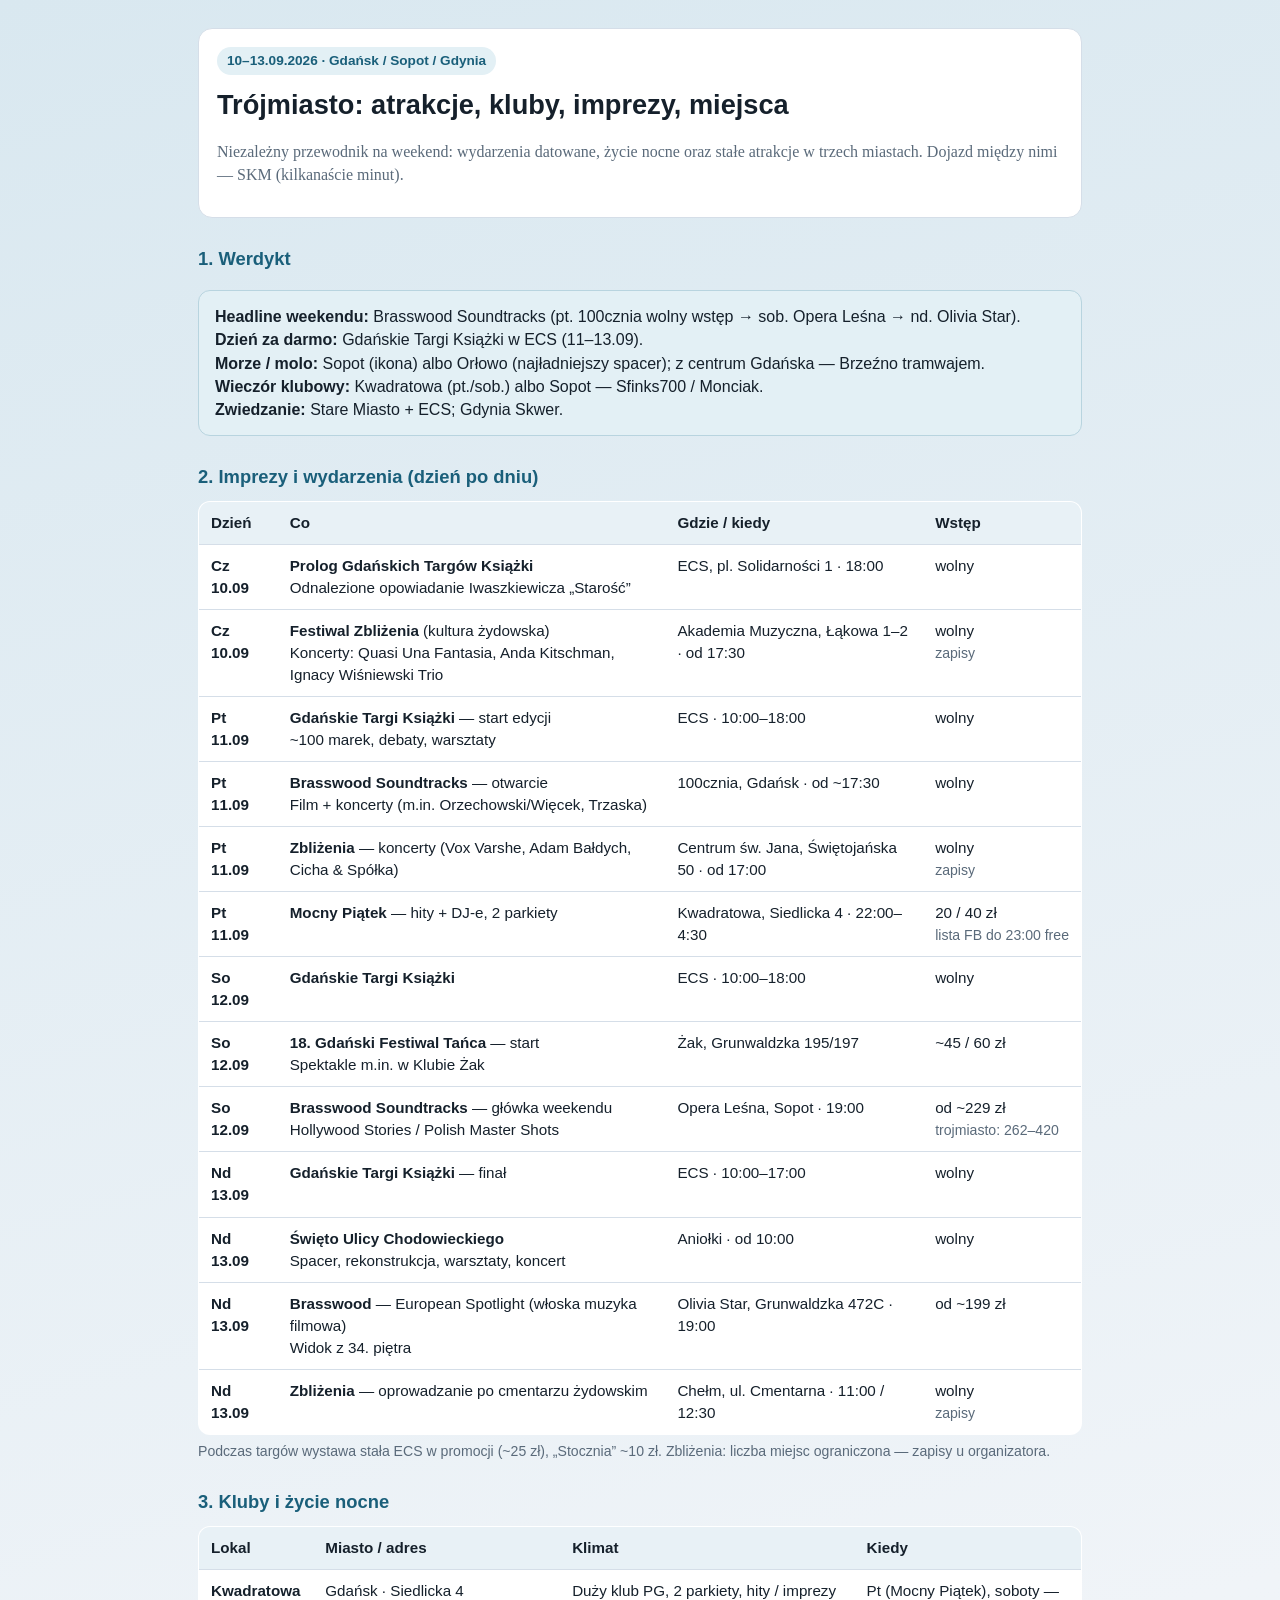
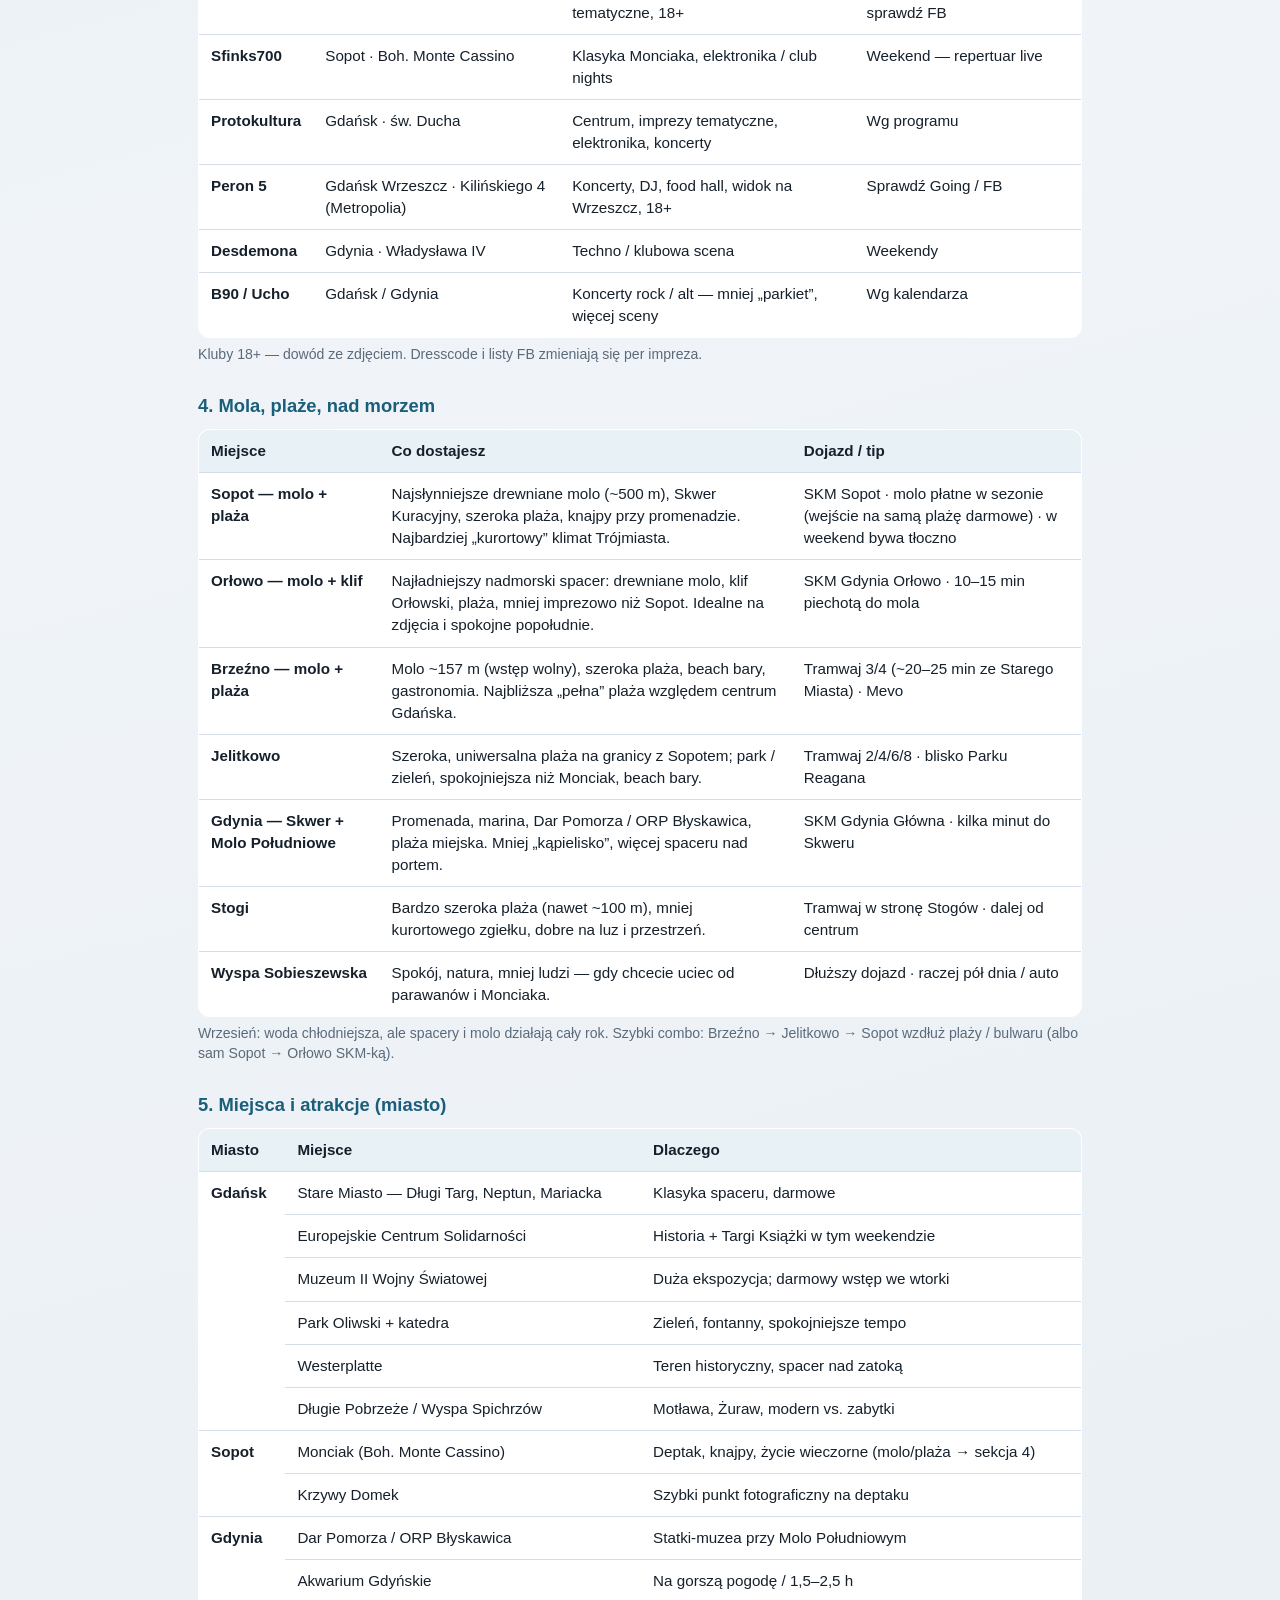
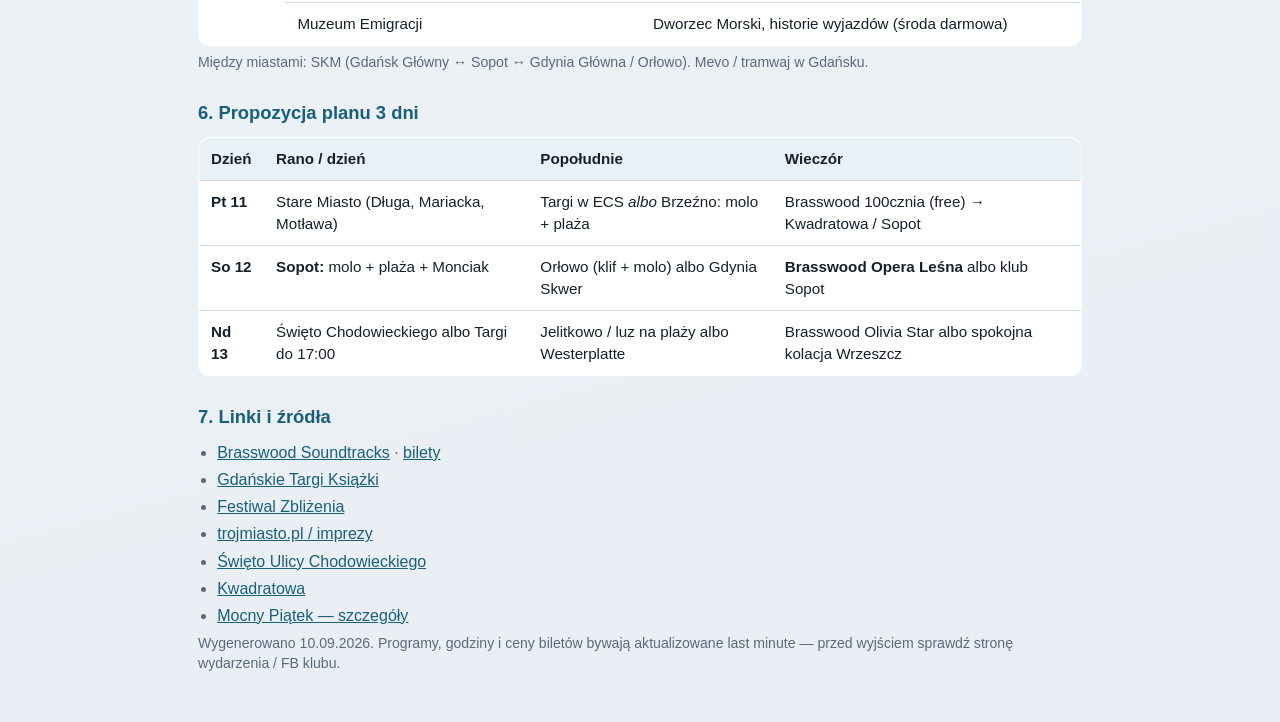
==== gdansk-atrakcje-10-13.html @ c4b0f966 "gdansk" ====
<!DOCTYPE html>
<html lang="pl">
<head>
  <meta charset="UTF-8" />
  <meta name="viewport" content="width=device-width, initial-scale=1" />
  <title>Trójmiasto — atrakcje, kluby, imprezy · 10–13.09.2026</title>
  <style>
    :root {
      --bg: #f0f4f8;
      --card: #ffffff;
      --ink: #15202b;
      --muted: #5a6a7a;
      --line: #d5dee8;
      --accent: #1a5f7a;
      --soft: #e3f0f5;
    }
    * { box-sizing: border-box; }
    body {
      margin: 0;
      font-family: Georgia, "Times New Roman", serif;
      background: linear-gradient(165deg, #d9e8f0 0%, var(--bg) 45%, #e8eef3 100%);
      color: var(--ink);
      line-height: 1.45;
    }
    main {
      max-width: 920px;
      margin: 0 auto;
      padding: 28px 18px 48px;
    }
    h1, h2 { margin: 0 0 10px; font-family: "Segoe UI", Tahoma, sans-serif; }
    h1 { font-size: 1.7rem; }
    h2 {
      font-size: 1.15rem;
      margin-top: 28px;
      color: var(--accent);
    }
    p, li { color: var(--muted); }
    .hero {
      background: var(--card);
      border: 1px solid var(--line);
      border-radius: 14px;
      padding: 18px 18px 14px;
      margin-bottom: 8px;
    }
    .badge {
      display: inline-block;
      background: var(--soft);
      color: var(--accent);
      font-family: "Segoe UI", Tahoma, sans-serif;
      font-size: 0.85rem;
      font-weight: 600;
      padding: 4px 10px;
      border-radius: 999px;
      margin-bottom: 10px;
    }
    table {
      width: 100%;
      border-collapse: collapse;
      background: var(--card);
      border: 1px solid var(--line);
      border-radius: 12px;
      overflow: hidden;
      margin: 10px 0 6px;
      font-size: 0.95rem;
      font-family: "Segoe UI", Tahoma, sans-serif;
    }
    th, td {
      padding: 10px 12px;
      border-bottom: 1px solid var(--line);
      text-align: left;
      vertical-align: top;
    }
    th {
      background: #e8f1f6;
      font-weight: 650;
    }
    tr:last-child td { border-bottom: none; }
    .num { white-space: nowrap; font-variant-numeric: tabular-nums; }
    .note {
      font-size: 0.88rem;
      color: var(--muted);
      margin: 6px 0 0;
      font-family: "Segoe UI", Tahoma, sans-serif;
    }
    a { color: var(--accent); }
    .verdict {
      background: var(--soft);
      border: 1px solid #b8d4df;
      border-radius: 12px;
      padding: 14px 16px;
      margin-top: 18px;
      font-family: "Segoe UI", Tahoma, sans-serif;
    }
    ul.compact {
      margin: 8px 0 0;
      padding-left: 1.2rem;
      font-family: "Segoe UI", Tahoma, sans-serif;
    }
    ul.compact li { margin-bottom: 4px; }
  </style>
</head>
<body>
  <main>
    <section class="hero">
      <div class="badge">10–13.09.2026 · Gdańsk / Sopot / Gdynia</div>
      <h1>Trójmiasto: atrakcje, kluby, imprezy, miejsca</h1>
      <p>
        Niezależny przewodnik na weekend: wydarzenia datowane, życie nocne oraz stałe
        atrakcje w trzech miastach. Dojazd między nimi — SKM (kilkanaście minut).
      </p>
    </section>

    <h2>1. Werdykt</h2>
    <div class="verdict">
      <strong>Headline weekendu:</strong> Brasswood Soundtracks (pt. 100cznia wolny wstęp → sob. Opera Leśna → nd. Olivia Star).<br />
      <strong>Dzień za darmo:</strong> Gdańskie Targi Książki w ECS (11–13.09).<br />
      <strong>Morze / molo:</strong> Sopot (ikona) albo Orłowo (najładniejszy spacer); z centrum Gdańska — Brzeźno tramwajem.<br />
      <strong>Wieczór klubowy:</strong> Kwadratowa (pt./sob.) albo Sopot — Sfinks700 / Monciak.<br />
      <strong>Zwiedzanie:</strong> Stare Miasto + ECS; Gdynia Skwer.
    </div>

    <h2>2. Imprezy i wydarzenia (dzień po dniu)</h2>
    <table>
      <thead>
        <tr>
          <th>Dzień</th>
          <th>Co</th>
          <th>Gdzie / kiedy</th>
          <th>Wstęp</th>
        </tr>
      </thead>
      <tbody>
        <tr>
          <td><strong>Cz 10.09</strong></td>
          <td>
            <strong>Prolog Gdańskich Targów Książki</strong><br />
            Odnalezione opowiadanie Iwaszkiewicza „Starość”
          </td>
          <td>ECS, pl. Solidarności 1 · 18:00</td>
          <td class="num">wolny</td>
        </tr>
        <tr>
          <td><strong>Cz 10.09</strong></td>
          <td>
            <strong>Festiwal Zbliżenia</strong> (kultura żydowska)<br />
            Koncerty: Quasi Una Fantasia, Anda Kitschman, Ignacy Wiśniewski Trio
          </td>
          <td>Akademia Muzyczna, Łąkowa 1–2 · od 17:30</td>
          <td class="num">wolny<br /><span class="note">zapisy</span></td>
        </tr>
        <tr>
          <td><strong>Pt 11.09</strong></td>
          <td>
            <strong>Gdańskie Targi Książki</strong> — start edycji<br />
            ~100 marek, debaty, warsztaty
          </td>
          <td>ECS · 10:00–18:00</td>
          <td class="num">wolny</td>
        </tr>
        <tr>
          <td><strong>Pt 11.09</strong></td>
          <td>
            <strong>Brasswood Soundtracks</strong> — otwarcie<br />
            Film + koncerty (m.in. Orzechowski/Więcek, Trzaska)
          </td>
          <td>100cznia, Gdańsk · od ~17:30</td>
          <td class="num">wolny</td>
        </tr>
        <tr>
          <td><strong>Pt 11.09</strong></td>
          <td>
            <strong>Zbliżenia</strong> — koncerty (Vox Varshe, Adam Bałdych, Cicha &amp; Spółka)
          </td>
          <td>Centrum św. Jana, Świętojańska 50 · od 17:00</td>
          <td class="num">wolny<br /><span class="note">zapisy</span></td>
        </tr>
        <tr>
          <td><strong>Pt 11.09</strong></td>
          <td>
            <strong>Mocny Piątek</strong> — hity + DJ-e, 2 parkiety
          </td>
          <td>Kwadratowa, Siedlicka 4 · 22:00–4:30</td>
          <td class="num">20 / 40 zł<br /><span class="note">lista FB do 23:00 free</span></td>
        </tr>
        <tr>
          <td><strong>So 12.09</strong></td>
          <td><strong>Gdańskie Targi Książki</strong></td>
          <td>ECS · 10:00–18:00</td>
          <td class="num">wolny</td>
        </tr>
        <tr>
          <td><strong>So 12.09</strong></td>
          <td>
            <strong>18. Gdański Festiwal Tańca</strong> — start<br />
            Spektakle m.in. w Klubie Żak
          </td>
          <td>Żak, Grunwaldzka 195/197</td>
          <td class="num">~45 / 60 zł</td>
        </tr>
        <tr>
          <td><strong>So 12.09</strong></td>
          <td>
            <strong>Brasswood Soundtracks</strong> — główka weekendu<br />
            Hollywood Stories / Polish Master Shots
          </td>
          <td>Opera Leśna, Sopot · 19:00</td>
          <td class="num">od ~229 zł<br /><span class="note">trojmiasto: 262–420</span></td>
        </tr>
        <tr>
          <td><strong>Nd 13.09</strong></td>
          <td><strong>Gdańskie Targi Książki</strong> — finał</td>
          <td>ECS · 10:00–17:00</td>
          <td class="num">wolny</td>
        </tr>
        <tr>
          <td><strong>Nd 13.09</strong></td>
          <td>
            <strong>Święto Ulicy Chodowieckiego</strong><br />
            Spacer, rekonstrukcja, warsztaty, koncert
          </td>
          <td>Aniołki · od 10:00</td>
          <td class="num">wolny</td>
        </tr>
        <tr>
          <td><strong>Nd 13.09</strong></td>
          <td>
            <strong>Brasswood</strong> — European Spotlight (włoska muzyka filmowa)<br />
            Widok z 34. piętra
          </td>
          <td>Olivia Star, Grunwaldzka 472C · 19:00</td>
          <td class="num">od ~199 zł</td>
        </tr>
        <tr>
          <td><strong>Nd 13.09</strong></td>
          <td>
            <strong>Zbliżenia</strong> — oprowadzanie po cmentarzu żydowskim
          </td>
          <td>Chełm, ul. Cmentarna · 11:00 / 12:30</td>
          <td class="num">wolny<br /><span class="note">zapisy</span></td>
        </tr>
      </tbody>
    </table>
    <p class="note">
      Podczas targów wystawa stała ECS w promocji (~25 zł), „Stocznia” ~10 zł.
      Zbliżenia: liczba miejsc ograniczona — zapisy u organizatora.
    </p>

    <h2>3. Kluby i życie nocne</h2>
    <table>
      <thead>
        <tr>
          <th>Lokal</th>
          <th>Miasto / adres</th>
          <th>Klimat</th>
          <th>Kiedy</th>
        </tr>
      </thead>
      <tbody>
        <tr>
          <td><strong>Kwadratowa</strong></td>
          <td>Gdańsk · Siedlicka 4</td>
          <td>Duży klub PG, 2 parkiety, hity / imprezy tematyczne, 18+</td>
          <td>Pt (Mocny Piątek), soboty — sprawdź FB</td>
        </tr>
        <tr>
          <td><strong>Sfinks700</strong></td>
          <td>Sopot · Boh. Monte Cassino</td>
          <td>Klasyka Monciaka, elektronika / club nights</td>
          <td>Weekend — repertuar live</td>
        </tr>
        <tr>
          <td><strong>Protokultura</strong></td>
          <td>Gdańsk · św. Ducha</td>
          <td>Centrum, imprezy tematyczne, elektronika, koncerty</td>
          <td>Wg programu</td>
        </tr>
        <tr>
          <td><strong>Peron 5</strong></td>
          <td>Gdańsk Wrzeszcz · Kilińskiego 4 (Metropolia)</td>
          <td>Koncerty, DJ, food hall, widok na Wrzeszcz, 18+</td>
          <td>Sprawdź Going / FB</td>
        </tr>
        <tr>
          <td><strong>Desdemona</strong></td>
          <td>Gdynia · Władysława IV</td>
          <td>Techno / klubowa scena</td>
          <td>Weekendy</td>
        </tr>
        <tr>
          <td><strong>B90 / Ucho</strong></td>
          <td>Gdańsk / Gdynia</td>
          <td>Koncerty rock / alt — mniej „parkiet”, więcej sceny</td>
          <td>Wg kalendarza</td>
        </tr>
      </tbody>
    </table>
    <p class="note">
      Kluby 18+ — dowód ze zdjęciem. Dresscode i listy FB zmieniają się per impreza.
    </p>

    <h2>4. Mola, plaże, nad morzem</h2>
    <table>
      <thead>
        <tr>
          <th>Miejsce</th>
          <th>Co dostajesz</th>
          <th>Dojazd / tip</th>
        </tr>
      </thead>
      <tbody>
        <tr>
          <td><strong>Sopot — molo + plaża</strong></td>
          <td>
            Najsłynniejsze drewniane molo (~500 m), Skwer Kuracyjny, szeroka plaża,
            knajpy przy promenadzie. Najbardziej „kurortowy” klimat Trójmiasta.
          </td>
          <td>
            SKM Sopot · molo płatne w sezonie (wejście na samą plażę darmowe) ·
            w weekend bywa tłoczno
          </td>
        </tr>
        <tr>
          <td><strong>Orłowo — molo + klif</strong></td>
          <td>
            Najładniejszy nadmorski spacer: drewniane molo, klif Orłowski, plaża,
            mniej imprezowo niż Sopot. Idealne na zdjęcia i spokojne popołudnie.
          </td>
          <td>SKM Gdynia Orłowo · 10–15 min piechotą do mola</td>
        </tr>
        <tr>
          <td><strong>Brzeźno — molo + plaża</strong></td>
          <td>
            Molo ~157 m (wstęp wolny), szeroka plaża, beach bary, gastronomia.
            Najbliższa „pełna” plaża względem centrum Gdańska.
          </td>
          <td>Tramwaj 3/4 (~20–25 min ze Starego Miasta) · Mevo</td>
        </tr>
        <tr>
          <td><strong>Jelitkowo</strong></td>
          <td>
            Szeroka, uniwersalna plaża na granicy z Sopotem; park / zieleń,
            spokojniejsza niż Monciak, beach bary.
          </td>
          <td>Tramwaj 2/4/6/8 · blisko Parku Reagana</td>
        </tr>
        <tr>
          <td><strong>Gdynia — Skwer + Molo Południowe</strong></td>
          <td>
            Promenada, marina, Dar Pomorza / ORP Błyskawica, plaża miejska.
            Mniej „kąpielisko”, więcej spaceru nad portem.
          </td>
          <td>SKM Gdynia Główna · kilka minut do Skweru</td>
        </tr>
        <tr>
          <td><strong>Stogi</strong></td>
          <td>
            Bardzo szeroka plaża (nawet ~100 m), mniej kurortowego zgiełku,
            dobre na luz i przestrzeń.
          </td>
          <td>Tramwaj w stronę Stogów · dalej od centrum</td>
        </tr>
        <tr>
          <td><strong>Wyspa Sobieszewska</strong></td>
          <td>
            Spokój, natura, mniej ludzi — gdy chcecie uciec od parawanów i Monciaka.
          </td>
          <td>Dłuższy dojazd · raczej pół dnia / auto</td>
        </tr>
      </tbody>
    </table>
    <p class="note">
      Wrzesień: woda chłodniejsza, ale spacery i molo działają cały rok.
      Szybki combo: Brzeźno → Jelitkowo → Sopot wzdłuż plaży / bulwaru (albo sam Sopot → Orłowo SKM-ką).
    </p>

    <h2>5. Miejsca i atrakcje (miasto)</h2>
    <table>
      <thead>
        <tr>
          <th>Miasto</th>
          <th>Miejsce</th>
          <th>Dlaczego</th>
        </tr>
      </thead>
      <tbody>
        <tr>
          <td rowspan="6"><strong>Gdańsk</strong></td>
          <td>Stare Miasto — Długi Targ, Neptun, Mariacka</td>
          <td>Klasyka spaceru, darmowe</td>
        </tr>
        <tr>
          <td>Europejskie Centrum Solidarności</td>
          <td>Historia + Targi Książki w tym weekendzie</td>
        </tr>
        <tr>
          <td>Muzeum II Wojny Światowej</td>
          <td>Duża ekspozycja; darmowy wstęp we wtorki</td>
        </tr>
        <tr>
          <td>Park Oliwski + katedra</td>
          <td>Zieleń, fontanny, spokojniejsze tempo</td>
        </tr>
        <tr>
          <td>Westerplatte</td>
          <td>Teren historyczny, spacer nad zatoką</td>
        </tr>
        <tr>
          <td>Długie Pobrzeże / Wyspa Spichrzów</td>
          <td>Motława, Żuraw, modern vs. zabytki</td>
        </tr>
        <tr>
          <td rowspan="2"><strong>Sopot</strong></td>
          <td>Monciak (Boh. Monte Cassino)</td>
          <td>Deptak, knajpy, życie wieczorne (molo/plaża → sekcja 4)</td>
        </tr>
        <tr>
          <td>Krzywy Domek</td>
          <td>Szybki punkt fotograficzny na deptaku</td>
        </tr>
        <tr>
          <td rowspan="3"><strong>Gdynia</strong></td>
          <td>Dar Pomorza / ORP Błyskawica</td>
          <td>Statki-muzea przy Molo Południowym</td>
        </tr>
        <tr>
          <td>Akwarium Gdyńskie</td>
          <td>Na gorszą pogodę / 1,5–2,5 h</td>
        </tr>
        <tr>
          <td>Muzeum Emigracji</td>
          <td>Dworzec Morski, historie wyjazdów (środa darmowa)</td>
        </tr>
      </tbody>
    </table>
    <p class="note">
      Między miastami: SKM (Gdańsk Główny ↔ Sopot ↔ Gdynia Główna / Orłowo). Mevo / tramwaj w Gdańsku.
    </p>

    <h2>6. Propozycja planu 3 dni</h2>
    <table>
      <thead>
        <tr>
          <th>Dzień</th>
          <th>Rano / dzień</th>
          <th>Popołudnie</th>
          <th>Wieczór</th>
        </tr>
      </thead>
      <tbody>
        <tr>
          <td><strong>Pt 11</strong></td>
          <td>Stare Miasto (Długa, Mariacka, Motława)</td>
          <td>Targi w ECS <em>albo</em> Brzeźno: molo + plaża</td>
          <td>Brasswood 100cznia (free) → Kwadratowa / Sopot</td>
        </tr>
        <tr>
          <td><strong>So 12</strong></td>
          <td><strong>Sopot:</strong> molo + plaża + Monciak</td>
          <td>Orłowo (klif + molo) albo Gdynia Skwer</td>
          <td><strong>Brasswood Opera Leśna</strong> albo klub Sopot</td>
        </tr>
        <tr>
          <td><strong>Nd 13</strong></td>
          <td>Święto Chodowieckiego albo Targi do 17:00</td>
          <td>Jelitkowo / luz na plaży albo Westerplatte</td>
          <td>Brasswood Olivia Star albo spokojna kolacja Wrzeszcz</td>
        </tr>
      </tbody>
    </table>

    <h2>7. Linki i źródła</h2>
    <ul class="compact">
      <li><a href="https://brasswoodfestival.pl/" target="_blank" rel="noopener">Brasswood Soundtracks</a> · <a href="https://brasswoodfestival.pl/bilety/" target="_blank" rel="noopener">bilety</a></li>
      <li><a href="https://www.gdanskietargiksiazki.pl/" target="_blank" rel="noopener">Gdańskie Targi Książki</a></li>
      <li><a href="https://zblizeniafestiwal.org/" target="_blank" rel="noopener">Festiwal Zbliżenia</a></li>
      <li><a href="https://www.trojmiasto.pl/imprezy/" target="_blank" rel="noopener">trojmiasto.pl / imprezy</a></li>
      <li><a href="https://media.gdansk.pl/komunikaty/876157/swieto-ulicy-chodowieckiego-na-aniolkach" target="_blank" rel="noopener">Święto Ulicy Chodowieckiego</a></li>
      <li><a href="https://kwadratowa.pl/" target="_blank" rel="noopener">Kwadratowa</a></li>
      <li><a href="https://www.trojmiasto.pl/imprezy/Mocny-Piatek-w-Kwadratowej-imp599121.html" target="_blank" rel="noopener">Mocny Piątek — szczegóły</a></li>
    </ul>

    <p class="note">
      Wygenerowano 10.09.2026. Programy, godziny i ceny biletów bywają aktualizowane last minute —
      przed wyjściem sprawdź stronę wydarzenia / FB klubu.
    </p>
  </main>
</body>
</html>
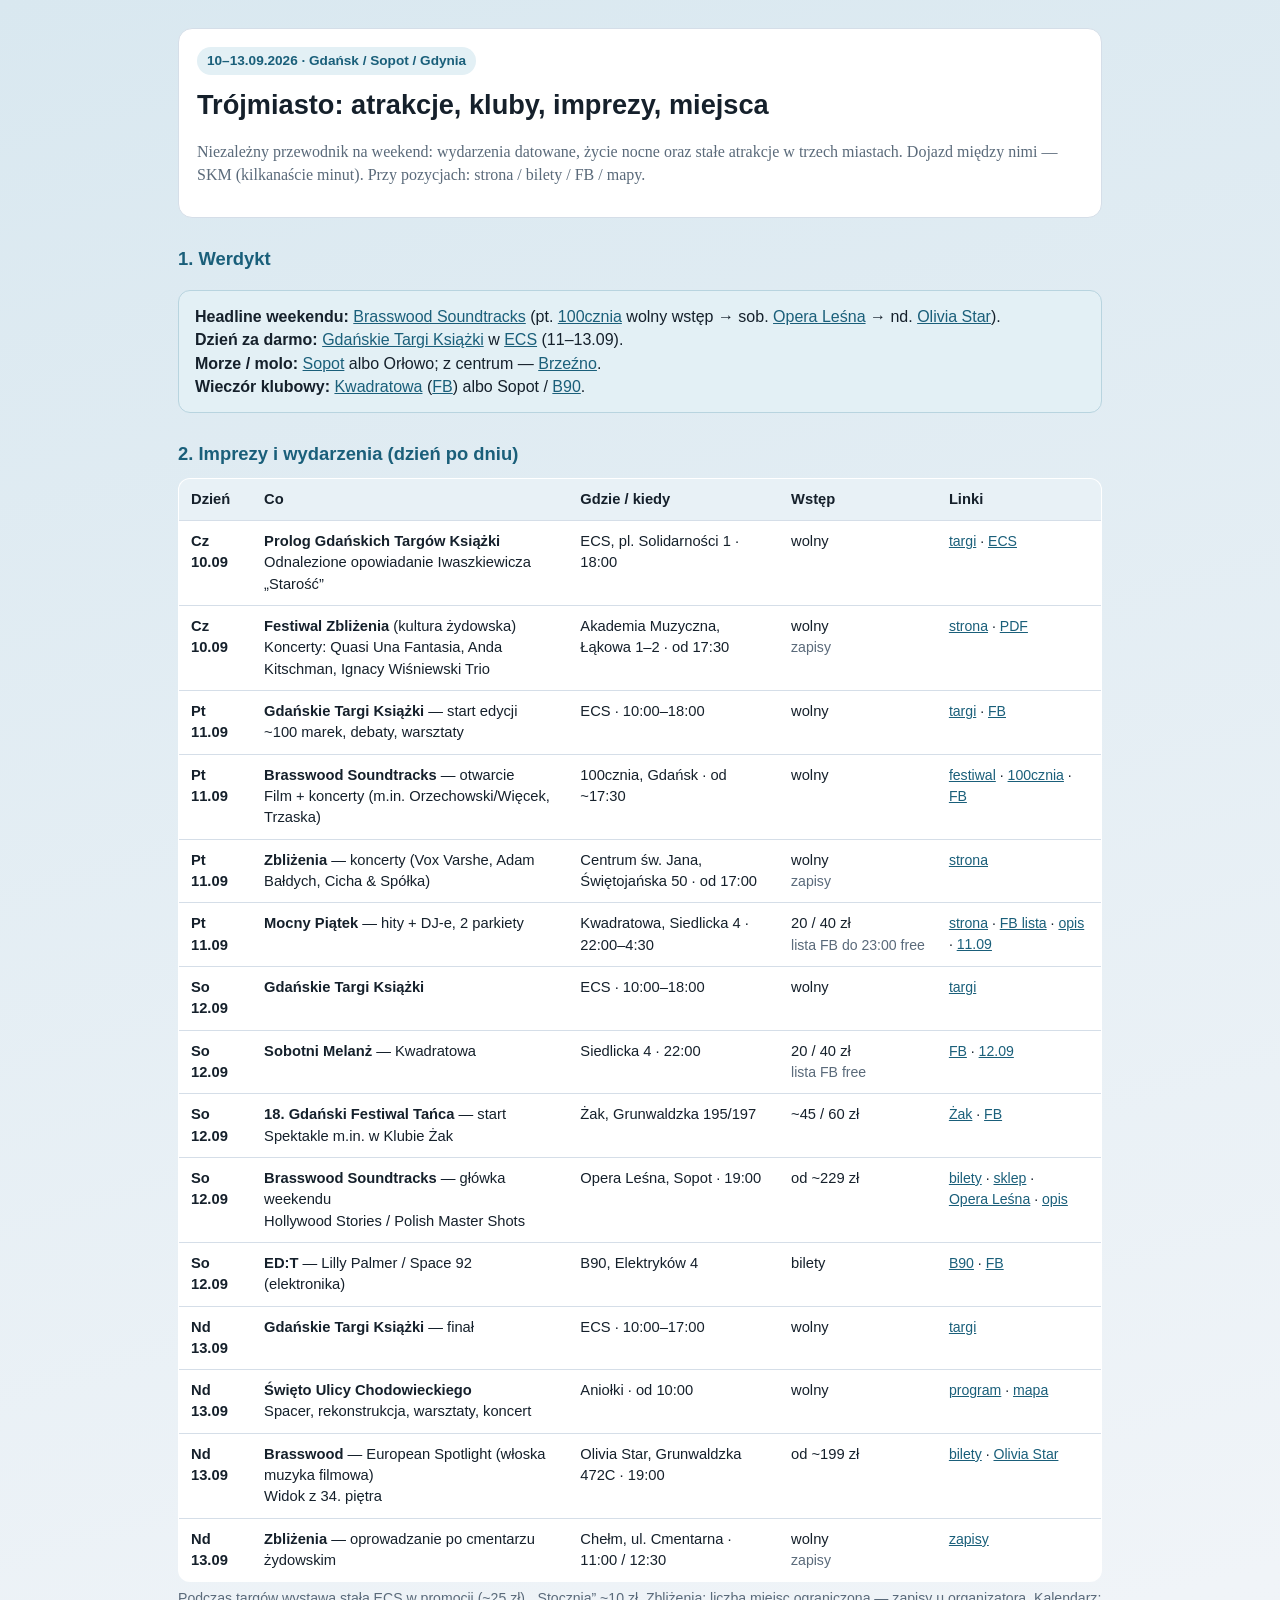
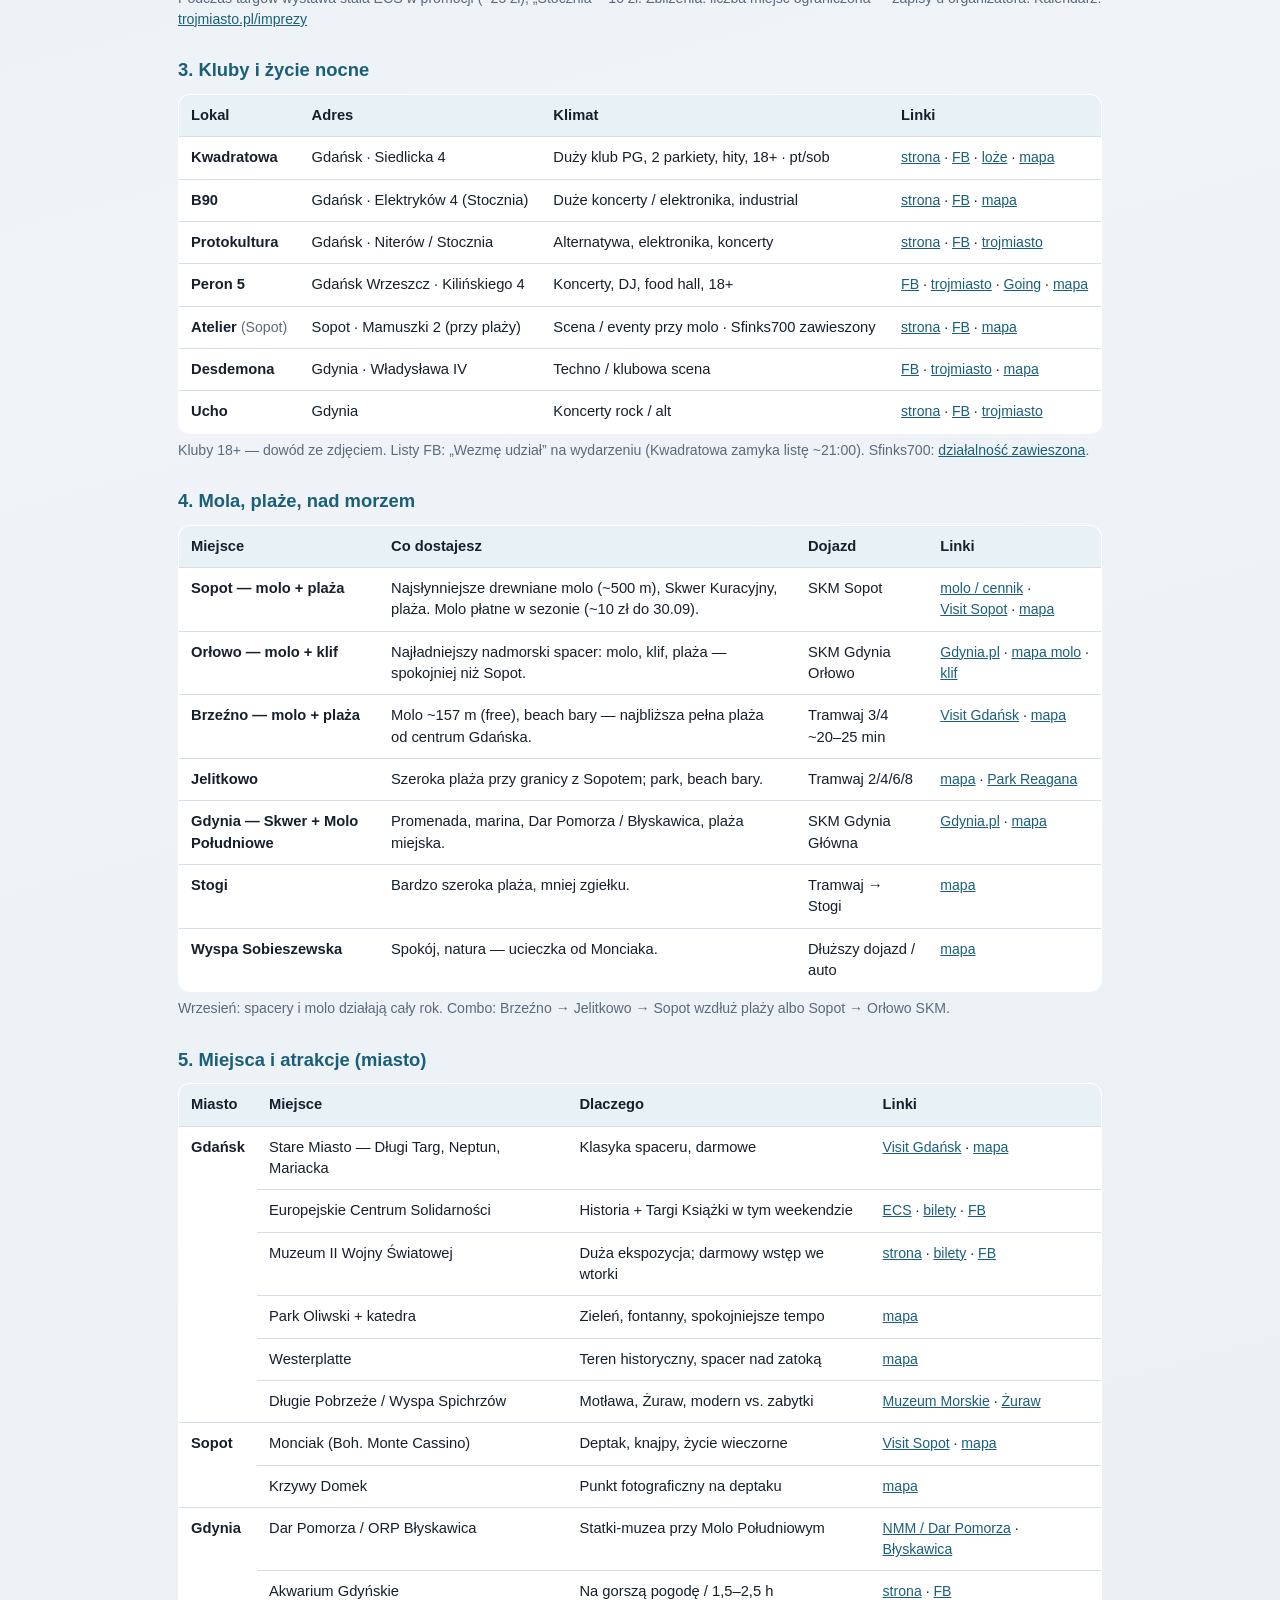
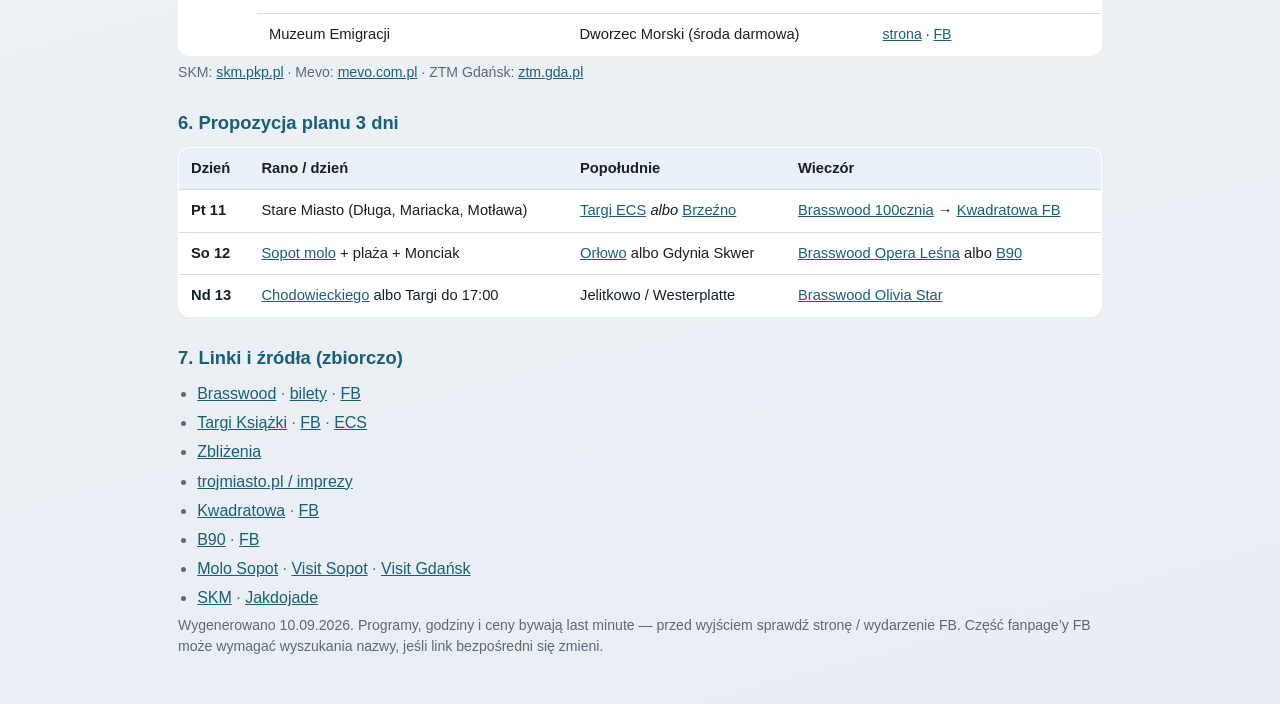
==== commit d25431dd: "m" ====
--- a/gdansk-atrakcje-10-13.html
+++ b/gdansk-atrakcje-10-13.html
@@ -23,7 +23,7 @@
       line-height: 1.45;
     }
     main {
-      max-width: 920px;
+      max-width: 960px;
       margin: 0 auto;
       padding: 28px 18px 48px;
     }
@@ -61,7 +61,7 @@
       border-radius: 12px;
       overflow: hidden;
       margin: 10px 0 6px;
-      font-size: 0.95rem;
+      font-size: 0.92rem;
       font-family: "Segoe UI", Tahoma, sans-serif;
     }
     th, td {
@@ -83,6 +83,8 @@
       font-family: "Segoe UI", Tahoma, sans-serif;
     }
     a { color: var(--accent); }
+    .links { font-size: 0.88rem; line-height: 1.5; }
+    .links a { white-space: nowrap; }
     .verdict {
       background: var(--soft);
       border: 1px solid #b8d4df;
@@ -96,7 +98,7 @@
       padding-left: 1.2rem;
       font-family: "Segoe UI", Tahoma, sans-serif;
     }
-    ul.compact li { margin-bottom: 4px; }
+    ul.compact li { margin-bottom: 6px; }
   </style>
 </head>
 <body>
@@ -107,16 +109,28 @@
       <p>
         Niezależny przewodnik na weekend: wydarzenia datowane, życie nocne oraz stałe
         atrakcje w trzech miastach. Dojazd między nimi — SKM (kilkanaście minut).
+        Przy pozycjach: strona / bilety / FB / mapy.
       </p>
     </section>
 
     <h2>1. Werdykt</h2>
     <div class="verdict">
-      <strong>Headline weekendu:</strong> Brasswood Soundtracks (pt. 100cznia wolny wstęp → sob. Opera Leśna → nd. Olivia Star).<br />
-      <strong>Dzień za darmo:</strong> Gdańskie Targi Książki w ECS (11–13.09).<br />
-      <strong>Morze / molo:</strong> Sopot (ikona) albo Orłowo (najładniejszy spacer); z centrum Gdańska — Brzeźno tramwajem.<br />
-      <strong>Wieczór klubowy:</strong> Kwadratowa (pt./sob.) albo Sopot — Sfinks700 / Monciak.<br />
-      <strong>Zwiedzanie:</strong> Stare Miasto + ECS; Gdynia Skwer.
+      <strong>Headline weekendu:</strong>
+      <a href="https://brasswoodfestival.pl/" target="_blank" rel="noopener">Brasswood Soundtracks</a>
+      (pt. <a href="https://100cznia.pl/" target="_blank" rel="noopener">100cznia</a> wolny wstęp → sob.
+      <a href="https://operalesna.sopot.pl/" target="_blank" rel="noopener">Opera Leśna</a> → nd.
+      <a href="https://oliviastar.pl/" target="_blank" rel="noopener">Olivia Star</a>).<br />
+      <strong>Dzień za darmo:</strong>
+      <a href="https://www.gdanskietargiksiazki.pl/" target="_blank" rel="noopener">Gdańskie Targi Książki</a>
+      w <a href="https://ecs.gda.pl/" target="_blank" rel="noopener">ECS</a> (11–13.09).<br />
+      <strong>Morze / molo:</strong>
+      <a href="https://mosirsopot.pl/obiekt/molo-w-sopocie/" target="_blank" rel="noopener">Sopot</a>
+      albo Orłowo; z centrum —
+      <a href="https://www.google.com/maps/search/Molo+Brze%C5%BAno+Gda%C5%84sk" target="_blank" rel="noopener">Brzeźno</a>.<br />
+      <strong>Wieczór klubowy:</strong>
+      <a href="https://kwadratowa.pl/" target="_blank" rel="noopener">Kwadratowa</a>
+      (<a href="https://www.facebook.com/AKPGKwadratowa" target="_blank" rel="noopener">FB</a>)
+      albo Sopot / <a href="https://www.b90.pl/" target="_blank" rel="noopener">B90</a>.
     </div>
 
     <h2>2. Imprezy i wydarzenia (dzień po dniu)</h2>
@@ -127,6 +141,7 @@
           <th>Co</th>
           <th>Gdzie / kiedy</th>
           <th>Wstęp</th>
+          <th>Linki</th>
         </tr>
       </thead>
       <tbody>
@@ -138,6 +153,10 @@
           </td>
           <td>ECS, pl. Solidarności 1 · 18:00</td>
           <td class="num">wolny</td>
+          <td class="links">
+            <a href="https://www.gdanskietargiksiazki.pl/" target="_blank" rel="noopener">targi</a> ·
+            <a href="https://ecs.gda.pl/" target="_blank" rel="noopener">ECS</a>
+          </td>
         </tr>
         <tr>
           <td><strong>Cz 10.09</strong></td>
@@ -147,6 +166,10 @@
           </td>
           <td>Akademia Muzyczna, Łąkowa 1–2 · od 17:30</td>
           <td class="num">wolny<br /><span class="note">zapisy</span></td>
+          <td class="links">
+            <a href="https://zblizeniafestiwal.org/" target="_blank" rel="noopener">strona</a> ·
+            <a href="https://zblizeniafestiwal.org/images/PROGRAM_VIII_edycja.pdf" target="_blank" rel="noopener">PDF</a>
+          </td>
         </tr>
         <tr>
           <td><strong>Pt 11.09</strong></td>
@@ -156,6 +179,10 @@
           </td>
           <td>ECS · 10:00–18:00</td>
           <td class="num">wolny</td>
+          <td class="links">
+            <a href="https://www.gdanskietargiksiazki.pl/" target="_blank" rel="noopener">targi</a> ·
+            <a href="https://www.facebook.com/GdanskieTargiKsiazki" target="_blank" rel="noopener">FB</a>
+          </td>
         </tr>
         <tr>
           <td><strong>Pt 11.09</strong></td>
@@ -165,6 +192,11 @@
           </td>
           <td>100cznia, Gdańsk · od ~17:30</td>
           <td class="num">wolny</td>
+          <td class="links">
+            <a href="https://brasswoodfestival.pl/" target="_blank" rel="noopener">festiwal</a> ·
+            <a href="https://100cznia.pl/" target="_blank" rel="noopener">100cznia</a> ·
+            <a href="https://www.facebook.com/brasswoodfest" target="_blank" rel="noopener">FB</a>
+          </td>
         </tr>
         <tr>
           <td><strong>Pt 11.09</strong></td>
@@ -173,6 +205,9 @@
           </td>
           <td>Centrum św. Jana, Świętojańska 50 · od 17:00</td>
           <td class="num">wolny<br /><span class="note">zapisy</span></td>
+          <td class="links">
+            <a href="https://zblizeniafestiwal.org/" target="_blank" rel="noopener">strona</a>
+          </td>
         </tr>
         <tr>
           <td><strong>Pt 11.09</strong></td>
@@ -181,12 +216,33 @@
           </td>
           <td>Kwadratowa, Siedlicka 4 · 22:00–4:30</td>
           <td class="num">20 / 40 zł<br /><span class="note">lista FB do 23:00 free</span></td>
+          <td class="links">
+            <a href="https://kwadratowa.pl/" target="_blank" rel="noopener">strona</a> ·
+            <a href="https://www.facebook.com/AKPGKwadratowa" target="_blank" rel="noopener">FB lista</a> ·
+            <a href="https://www.trojmiasto.pl/imprezy/Mocny-Piatek-w-Kwadratowej-imp599121.html" target="_blank" rel="noopener">opis</a> ·
+            <a href="https://krajownik.pl/gdansk/wydarzenia/mocny-piatek-w-kwadratowej-lista-fb-do-2300-wstep-free-11092026-379428" target="_blank" rel="noopener">11.09</a>
+          </td>
         </tr>
         <tr>
           <td><strong>So 12.09</strong></td>
           <td><strong>Gdańskie Targi Książki</strong></td>
           <td>ECS · 10:00–18:00</td>
           <td class="num">wolny</td>
+          <td class="links">
+            <a href="https://www.gdanskietargiksiazki.pl/" target="_blank" rel="noopener">targi</a>
+          </td>
+        </tr>
+        <tr>
+          <td><strong>So 12.09</strong></td>
+          <td>
+            <strong>Sobotni Melanż</strong> — Kwadratowa
+          </td>
+          <td>Siedlicka 4 · 22:00</td>
+          <td class="num">20 / 40 zł<br /><span class="note">lista FB free</span></td>
+          <td class="links">
+            <a href="https://www.facebook.com/AKPGKwadratowa" target="_blank" rel="noopener">FB</a> ·
+            <a href="https://krajownik.pl/gdansk/wydarzenia/sobotni-melanz-w-kwadratowej-lista-fb-do-2300-wstep-free-12092026-379429" target="_blank" rel="noopener">12.09</a>
+          </td>
         </tr>
         <tr>
           <td><strong>So 12.09</strong></td>
@@ -196,6 +252,10 @@
           </td>
           <td>Żak, Grunwaldzka 195/197</td>
           <td class="num">~45 / 60 zł</td>
+          <td class="links">
+            <a href="https://www.klubzak.com.pl/" target="_blank" rel="noopener">Żak</a> ·
+            <a href="https://www.facebook.com/KlubZak" target="_blank" rel="noopener">FB</a>
+          </td>
         </tr>
         <tr>
           <td><strong>So 12.09</strong></td>
@@ -204,13 +264,34 @@
             Hollywood Stories / Polish Master Shots
           </td>
           <td>Opera Leśna, Sopot · 19:00</td>
-          <td class="num">od ~229 zł<br /><span class="note">trojmiasto: 262–420</span></td>
+          <td class="num">od ~229 zł</td>
+          <td class="links">
+            <a href="https://brasswoodfestival.pl/bilety/" target="_blank" rel="noopener">bilety</a> ·
+            <a href="https://bilety.brasswoodfestival.pl/?lang=pl" target="_blank" rel="noopener">sklep</a> ·
+            <a href="https://operalesna.sopot.pl/" target="_blank" rel="noopener">Opera Leśna</a> ·
+            <a href="https://www.trojmiasto.pl/brassWood-fest/" target="_blank" rel="noopener">opis</a>
+          </td>
+        </tr>
+        <tr>
+          <td><strong>So 12.09</strong></td>
+          <td>
+            <strong>ED:T</strong> — Lilly Palmer / Space 92 (elektronika)
+          </td>
+          <td>B90, Elektryków 4</td>
+          <td class="num">bilety</td>
+          <td class="links">
+            <a href="https://www.b90.pl/" target="_blank" rel="noopener">B90</a> ·
+            <a href="https://www.facebook.com/b90club" target="_blank" rel="noopener">FB</a>
+          </td>
         </tr>
         <tr>
           <td><strong>Nd 13.09</strong></td>
           <td><strong>Gdańskie Targi Książki</strong> — finał</td>
           <td>ECS · 10:00–17:00</td>
           <td class="num">wolny</td>
+          <td class="links">
+            <a href="https://www.gdanskietargiksiazki.pl/" target="_blank" rel="noopener">targi</a>
+          </td>
         </tr>
         <tr>
           <td><strong>Nd 13.09</strong></td>
@@ -220,6 +301,10 @@
           </td>
           <td>Aniołki · od 10:00</td>
           <td class="num">wolny</td>
+          <td class="links">
+            <a href="https://media.gdansk.pl/komunikaty/876157/swieto-ulicy-chodowieckiego-na-aniolkach" target="_blank" rel="noopener">program</a> ·
+            <a href="https://www.google.com/maps/search/ul.+Chodowieckiego+Gda%C5%84sk" target="_blank" rel="noopener">mapa</a>
+          </td>
         </tr>
         <tr>
           <td><strong>Nd 13.09</strong></td>
@@ -229,6 +314,10 @@
           </td>
           <td>Olivia Star, Grunwaldzka 472C · 19:00</td>
           <td class="num">od ~199 zł</td>
+          <td class="links">
+            <a href="https://brasswoodfestival.pl/bilety/" target="_blank" rel="noopener">bilety</a> ·
+            <a href="https://oliviastar.pl/" target="_blank" rel="noopener">Olivia Star</a>
+          </td>
         </tr>
         <tr>
           <td><strong>Nd 13.09</strong></td>
@@ -237,12 +326,16 @@
           </td>
           <td>Chełm, ul. Cmentarna · 11:00 / 12:30</td>
           <td class="num">wolny<br /><span class="note">zapisy</span></td>
+          <td class="links">
+            <a href="https://zblizeniafestiwal.org/" target="_blank" rel="noopener">zapisy</a>
+          </td>
         </tr>
       </tbody>
     </table>
     <p class="note">
       Podczas targów wystawa stała ECS w promocji (~25 zł), „Stocznia” ~10 zł.
       Zbliżenia: liczba miejsc ograniczona — zapisy u organizatora.
+      Kalendarz: <a href="https://www.trojmiasto.pl/imprezy/" target="_blank" rel="noopener">trojmiasto.pl/imprezy</a>
     </p>
 
     <h2>3. Kluby i życie nocne</h2>
@@ -250,52 +343,89 @@
       <thead>
         <tr>
           <th>Lokal</th>
-          <th>Miasto / adres</th>
+          <th>Adres</th>
           <th>Klimat</th>
-          <th>Kiedy</th>
+          <th>Linki</th>
         </tr>
       </thead>
       <tbody>
         <tr>
           <td><strong>Kwadratowa</strong></td>
           <td>Gdańsk · Siedlicka 4</td>
-          <td>Duży klub PG, 2 parkiety, hity / imprezy tematyczne, 18+</td>
-          <td>Pt (Mocny Piątek), soboty — sprawdź FB</td>
-        </tr>
-        <tr>
-          <td><strong>Sfinks700</strong></td>
-          <td>Sopot · Boh. Monte Cassino</td>
-          <td>Klasyka Monciaka, elektronika / club nights</td>
-          <td>Weekend — repertuar live</td>
+          <td>Duży klub PG, 2 parkiety, hity, 18+ · pt/sob</td>
+          <td class="links">
+            <a href="https://kwadratowa.pl/" target="_blank" rel="noopener">strona</a> ·
+            <a href="https://www.facebook.com/AKPGKwadratowa" target="_blank" rel="noopener">FB</a> ·
+            <a href="https://kwadratowa.pl/rezerwacja/" target="_blank" rel="noopener">loże</a> ·
+            <a href="https://www.google.com/maps/search/Kwadratowa+Siedlicka+4+Gda%C5%84sk" target="_blank" rel="noopener">mapa</a>
+          </td>
+        </tr>
+        <tr>
+          <td><strong>B90</strong></td>
+          <td>Gdańsk · Elektryków 4 (Stocznia)</td>
+          <td>Duże koncerty / elektronika, industrial</td>
+          <td class="links">
+            <a href="https://www.b90.pl/" target="_blank" rel="noopener">strona</a> ·
+            <a href="https://www.facebook.com/b90club" target="_blank" rel="noopener">FB</a> ·
+            <a href="https://www.google.com/maps/search/B90+Elektryk%C3%B3w+4+Gda%C5%84sk" target="_blank" rel="noopener">mapa</a>
+          </td>
         </tr>
         <tr>
           <td><strong>Protokultura</strong></td>
-          <td>Gdańsk · św. Ducha</td>
-          <td>Centrum, imprezy tematyczne, elektronika, koncerty</td>
-          <td>Wg programu</td>
+          <td>Gdańsk · Niterów / Stocznia</td>
+          <td>Alternatywa, elektronika, koncerty</td>
+          <td class="links">
+            <a href="http://www.protokultura.pl/" target="_blank" rel="noopener">strona</a> ·
+            <a href="https://www.facebook.com/protokultura" target="_blank" rel="noopener">FB</a> ·
+            <a href="https://www.trojmiasto.pl/Protokultura-o2241.html" target="_blank" rel="noopener">trojmiasto</a>
+          </td>
         </tr>
         <tr>
           <td><strong>Peron 5</strong></td>
-          <td>Gdańsk Wrzeszcz · Kilińskiego 4 (Metropolia)</td>
-          <td>Koncerty, DJ, food hall, widok na Wrzeszcz, 18+</td>
-          <td>Sprawdź Going / FB</td>
+          <td>Gdańsk Wrzeszcz · Kilińskiego 4</td>
+          <td>Koncerty, DJ, food hall, 18+</td>
+          <td class="links">
+            <a href="https://www.facebook.com/Peron5Gdansk" target="_blank" rel="noopener">FB</a> ·
+            <a href="https://www.trojmiasto.pl/Peron-5-m35773.html" target="_blank" rel="noopener">trojmiasto</a> ·
+            <a href="https://goingapp.pl/" target="_blank" rel="noopener">Going</a> ·
+            <a href="https://www.google.com/maps/search/Peron+5+Metropolia+Gda%C5%84sk" target="_blank" rel="noopener">mapa</a>
+          </td>
+        </tr>
+        <tr>
+          <td><strong>Atelier</strong> <span class="note">(Sopot)</span></td>
+          <td>Sopot · Mamuszki 2 (przy plaży)</td>
+          <td>Scena / eventy przy molo · Sfinks700 zawieszony</td>
+          <td class="links">
+            <a href="https://teatratelier.pl/" target="_blank" rel="noopener">strona</a> ·
+            <a href="https://www.facebook.com/TeatrAtelier" target="_blank" rel="noopener">FB</a> ·
+            <a href="https://www.google.com/maps/search/Teatr+Atelier+Sopot" target="_blank" rel="noopener">mapa</a>
+          </td>
         </tr>
         <tr>
           <td><strong>Desdemona</strong></td>
           <td>Gdynia · Władysława IV</td>
           <td>Techno / klubowa scena</td>
-          <td>Weekendy</td>
-        </tr>
-        <tr>
-          <td><strong>B90 / Ucho</strong></td>
-          <td>Gdańsk / Gdynia</td>
-          <td>Koncerty rock / alt — mniej „parkiet”, więcej sceny</td>
-          <td>Wg kalendarza</td>
+          <td class="links">
+            <a href="https://www.facebook.com/desdemonagdynia" target="_blank" rel="noopener">FB</a> ·
+            <a href="https://www.trojmiasto.pl/Desdemona-o1931.html" target="_blank" rel="noopener">trojmiasto</a> ·
+            <a href="https://www.google.com/maps/search/Desdemona+Gdynia" target="_blank" rel="noopener">mapa</a>
+          </td>
+        </tr>
+        <tr>
+          <td><strong>Ucho</strong></td>
+          <td>Gdynia</td>
+          <td>Koncerty rock / alt</td>
+          <td class="links">
+            <a href="https://www.klubucho.pl/" target="_blank" rel="noopener">strona</a> ·
+            <a href="https://www.facebook.com/klubucho" target="_blank" rel="noopener">FB</a> ·
+            <a href="https://www.trojmiasto.pl/Ucho-o1936.html" target="_blank" rel="noopener">trojmiasto</a>
+          </td>
         </tr>
       </tbody>
     </table>
     <p class="note">
-      Kluby 18+ — dowód ze zdjęciem. Dresscode i listy FB zmieniają się per impreza.
+      Kluby 18+ — dowód ze zdjęciem. Listy FB: „Wezmę udział” na wydarzeniu (Kwadratowa zamyka listę ~21:00).
+      Sfinks700: <a href="https://www.trojmiasto.pl/Sfinks" target="_blank" rel="noopener">działalność zawieszona</a>.
     </p>
 
     <h2>4. Mola, plaże, nad morzem</h2>
@@ -304,73 +434,85 @@
         <tr>
           <th>Miejsce</th>
           <th>Co dostajesz</th>
-          <th>Dojazd / tip</th>
+          <th>Dojazd</th>
+          <th>Linki</th>
         </tr>
       </thead>
       <tbody>
         <tr>
           <td><strong>Sopot — molo + plaża</strong></td>
           <td>
-            Najsłynniejsze drewniane molo (~500 m), Skwer Kuracyjny, szeroka plaża,
-            knajpy przy promenadzie. Najbardziej „kurortowy” klimat Trójmiasta.
-          </td>
-          <td>
-            SKM Sopot · molo płatne w sezonie (wejście na samą plażę darmowe) ·
-            w weekend bywa tłoczno
+            Najsłynniejsze drewniane molo (~500 m), Skwer Kuracyjny, plaża.
+            Molo płatne w sezonie (~10 zł do 30.09).
+          </td>
+          <td>SKM Sopot</td>
+          <td class="links">
+            <a href="https://mosirsopot.pl/obiekt/molo-w-sopocie/" target="_blank" rel="noopener">molo / cennik</a> ·
+            <a href="https://visit.sopot.pl/" target="_blank" rel="noopener">Visit Sopot</a> ·
+            <a href="https://www.google.com/maps/search/Molo+Sopot" target="_blank" rel="noopener">mapa</a>
           </td>
         </tr>
         <tr>
           <td><strong>Orłowo — molo + klif</strong></td>
           <td>
-            Najładniejszy nadmorski spacer: drewniane molo, klif Orłowski, plaża,
-            mniej imprezowo niż Sopot. Idealne na zdjęcia i spokojne popołudnie.
-          </td>
-          <td>SKM Gdynia Orłowo · 10–15 min piechotą do mola</td>
+            Najładniejszy nadmorski spacer: molo, klif, plaża — spokojniej niż Sopot.
+          </td>
+          <td>SKM Gdynia Orłowo</td>
+          <td class="links">
+            <a href="https://www.gdynia.pl/co-zobaczyc/orlowo,4940/" target="_blank" rel="noopener">Gdynia.pl</a> ·
+            <a href="https://www.google.com/maps/search/Molo+Or%C5%82owo" target="_blank" rel="noopener">mapa molo</a> ·
+            <a href="https://www.google.com/maps/search/Klif+Or%C5%82owski" target="_blank" rel="noopener">klif</a>
+          </td>
         </tr>
         <tr>
           <td><strong>Brzeźno — molo + plaża</strong></td>
           <td>
-            Molo ~157 m (wstęp wolny), szeroka plaża, beach bary, gastronomia.
-            Najbliższa „pełna” plaża względem centrum Gdańska.
-          </td>
-          <td>Tramwaj 3/4 (~20–25 min ze Starego Miasta) · Mevo</td>
+            Molo ~157 m (free), beach bary — najbliższa pełna plaża od centrum Gdańska.
+          </td>
+          <td>Tramwaj 3/4 ~20–25 min</td>
+          <td class="links">
+            <a href="https://visitgdansk.com/pl/miejsca/molo-w-brzeznie,a,230" target="_blank" rel="noopener">Visit Gdańsk</a> ·
+            <a href="https://www.google.com/maps/search/Molo+Brze%C5%BAno" target="_blank" rel="noopener">mapa</a>
+          </td>
         </tr>
         <tr>
           <td><strong>Jelitkowo</strong></td>
-          <td>
-            Szeroka, uniwersalna plaża na granicy z Sopotem; park / zieleń,
-            spokojniejsza niż Monciak, beach bary.
-          </td>
-          <td>Tramwaj 2/4/6/8 · blisko Parku Reagana</td>
+          <td>Szeroka plaża przy granicy z Sopotem; park, beach bary.</td>
+          <td>Tramwaj 2/4/6/8</td>
+          <td class="links">
+            <a href="https://www.google.com/maps/search/Pla%C5%BCa+Jelitkowo+Gda%C5%84sk" target="_blank" rel="noopener">mapa</a> ·
+            <a href="https://www.google.com/maps/search/Park+Reagana+Gda%C5%84sk" target="_blank" rel="noopener">Park Reagana</a>
+          </td>
         </tr>
         <tr>
           <td><strong>Gdynia — Skwer + Molo Południowe</strong></td>
-          <td>
-            Promenada, marina, Dar Pomorza / ORP Błyskawica, plaża miejska.
-            Mniej „kąpielisko”, więcej spaceru nad portem.
-          </td>
-          <td>SKM Gdynia Główna · kilka minut do Skweru</td>
+          <td>Promenada, marina, Dar Pomorza / Błyskawica, plaża miejska.</td>
+          <td>SKM Gdynia Główna</td>
+          <td class="links">
+            <a href="https://www.gdynia.pl/" target="_blank" rel="noopener">Gdynia.pl</a> ·
+            <a href="https://www.google.com/maps/search/Skwer+Ko%C5%9Bciuszki+Gdynia" target="_blank" rel="noopener">mapa</a>
+          </td>
         </tr>
         <tr>
           <td><strong>Stogi</strong></td>
-          <td>
-            Bardzo szeroka plaża (nawet ~100 m), mniej kurortowego zgiełku,
-            dobre na luz i przestrzeń.
-          </td>
-          <td>Tramwaj w stronę Stogów · dalej od centrum</td>
+          <td>Bardzo szeroka plaża, mniej zgiełku.</td>
+          <td>Tramwaj → Stogi</td>
+          <td class="links">
+            <a href="https://www.google.com/maps/search/Pla%C5%BCa+Stogi+Gda%C5%84sk" target="_blank" rel="noopener">mapa</a>
+          </td>
         </tr>
         <tr>
           <td><strong>Wyspa Sobieszewska</strong></td>
-          <td>
-            Spokój, natura, mniej ludzi — gdy chcecie uciec od parawanów i Monciaka.
-          </td>
-          <td>Dłuższy dojazd · raczej pół dnia / auto</td>
+          <td>Spokój, natura — ucieczka od Monciaka.</td>
+          <td>Dłuższy dojazd / auto</td>
+          <td class="links">
+            <a href="https://www.google.com/maps/search/Wyspa+Sobieszewska+pla%C5%BCa" target="_blank" rel="noopener">mapa</a>
+          </td>
         </tr>
       </tbody>
     </table>
     <p class="note">
-      Wrzesień: woda chłodniejsza, ale spacery i molo działają cały rok.
-      Szybki combo: Brzeźno → Jelitkowo → Sopot wzdłuż plaży / bulwaru (albo sam Sopot → Orłowo SKM-ką).
+      Wrzesień: spacery i molo działają cały rok. Combo: Brzeźno → Jelitkowo → Sopot wzdłuż plaży albo Sopot → Orłowo SKM.
     </p>
 
     <h2>5. Miejsca i atrakcje (miasto)</h2>
@@ -380,6 +522,7 @@
           <th>Miasto</th>
           <th>Miejsce</th>
           <th>Dlaczego</th>
+          <th>Linki</th>
         </tr>
       </thead>
       <tbody>
@@ -387,53 +530,98 @@
           <td rowspan="6"><strong>Gdańsk</strong></td>
           <td>Stare Miasto — Długi Targ, Neptun, Mariacka</td>
           <td>Klasyka spaceru, darmowe</td>
+          <td class="links">
+            <a href="https://visitgdansk.com/" target="_blank" rel="noopener">Visit Gdańsk</a> ·
+            <a href="https://www.google.com/maps/search/D%C5%82ugi+Targ+Gda%C5%84sk" target="_blank" rel="noopener">mapa</a>
+          </td>
         </tr>
         <tr>
           <td>Europejskie Centrum Solidarności</td>
           <td>Historia + Targi Książki w tym weekendzie</td>
+          <td class="links">
+            <a href="https://ecs.gda.pl/" target="_blank" rel="noopener">ECS</a> ·
+            <a href="https://bilety.ecs.gda.pl/" target="_blank" rel="noopener">bilety</a> ·
+            <a href="https://www.facebook.com/ECS.Gdansk" target="_blank" rel="noopener">FB</a>
+          </td>
         </tr>
         <tr>
           <td>Muzeum II Wojny Światowej</td>
           <td>Duża ekspozycja; darmowy wstęp we wtorki</td>
+          <td class="links">
+            <a href="https://muzeum1939.pl/" target="_blank" rel="noopener">strona</a> ·
+            <a href="https://muzeum1939.pl/wizyta/wizyta-miiws/bilety-i-cennik" target="_blank" rel="noopener">bilety</a> ·
+            <a href="https://www.facebook.com/muzeum1939" target="_blank" rel="noopener">FB</a>
+          </td>
         </tr>
         <tr>
           <td>Park Oliwski + katedra</td>
           <td>Zieleń, fontanny, spokojniejsze tempo</td>
+          <td class="links">
+            <a href="https://www.google.com/maps/search/Park+Oliwski+Gda%C5%84sk" target="_blank" rel="noopener">mapa</a>
+          </td>
         </tr>
         <tr>
           <td>Westerplatte</td>
           <td>Teren historyczny, spacer nad zatoką</td>
+          <td class="links">
+            <a href="https://www.google.com/maps/search/Westerplatte" target="_blank" rel="noopener">mapa</a>
+          </td>
         </tr>
         <tr>
           <td>Długie Pobrzeże / Wyspa Spichrzów</td>
           <td>Motława, Żuraw, modern vs. zabytki</td>
+          <td class="links">
+            <a href="https://www.nmm.pl/" target="_blank" rel="noopener">Muzeum Morskie</a> ·
+            <a href="https://www.google.com/maps/search/%C5%BBuraw+Gda%C5%84sk" target="_blank" rel="noopener">Żuraw</a>
+          </td>
         </tr>
         <tr>
           <td rowspan="2"><strong>Sopot</strong></td>
           <td>Monciak (Boh. Monte Cassino)</td>
-          <td>Deptak, knajpy, życie wieczorne (molo/plaża → sekcja 4)</td>
+          <td>Deptak, knajpy, życie wieczorne</td>
+          <td class="links">
+            <a href="https://visit.sopot.pl/" target="_blank" rel="noopener">Visit Sopot</a> ·
+            <a href="https://www.google.com/maps/search/Bohater%C3%B3w+Monte+Cassino+Sopot" target="_blank" rel="noopener">mapa</a>
+          </td>
         </tr>
         <tr>
           <td>Krzywy Domek</td>
-          <td>Szybki punkt fotograficzny na deptaku</td>
+          <td>Punkt fotograficzny na deptaku</td>
+          <td class="links">
+            <a href="https://www.google.com/maps/search/Krzywy+Domek+Sopot" target="_blank" rel="noopener">mapa</a>
+          </td>
         </tr>
         <tr>
           <td rowspan="3"><strong>Gdynia</strong></td>
           <td>Dar Pomorza / ORP Błyskawica</td>
           <td>Statki-muzea przy Molo Południowym</td>
+          <td class="links">
+            <a href="https://www.nmm.pl/" target="_blank" rel="noopener">NMM / Dar Pomorza</a> ·
+            <a href="https://muzeummw.pl/" target="_blank" rel="noopener">Błyskawica</a>
+          </td>
         </tr>
         <tr>
           <td>Akwarium Gdyńskie</td>
           <td>Na gorszą pogodę / 1,5–2,5 h</td>
+          <td class="links">
+            <a href="https://akwarium.gdynia.pl/" target="_blank" rel="noopener">strona</a> ·
+            <a href="https://www.facebook.com/AkwariumGdynskie" target="_blank" rel="noopener">FB</a>
+          </td>
         </tr>
         <tr>
           <td>Muzeum Emigracji</td>
-          <td>Dworzec Morski, historie wyjazdów (środa darmowa)</td>
+          <td>Dworzec Morski (środa darmowa)</td>
+          <td class="links">
+            <a href="https://www.muzeumemigracji.pl/" target="_blank" rel="noopener">strona</a> ·
+            <a href="https://www.facebook.com/MuzeumEmigracji" target="_blank" rel="noopener">FB</a>
+          </td>
         </tr>
       </tbody>
     </table>
     <p class="note">
-      Między miastami: SKM (Gdańsk Główny ↔ Sopot ↔ Gdynia Główna / Orłowo). Mevo / tramwaj w Gdańsku.
+      SKM: <a href="https://skm.pkp.pl/" target="_blank" rel="noopener">skm.pkp.pl</a>
+      · Mevo: <a href="https://mevo.com.pl/" target="_blank" rel="noopener">mevo.com.pl</a>
+      · ZTM Gdańsk: <a href="https://ztm.gda.pl/" target="_blank" rel="noopener">ztm.gda.pl</a>
     </p>
 
     <h2>6. Propozycja planu 3 dni</h2>
@@ -450,38 +638,63 @@
         <tr>
           <td><strong>Pt 11</strong></td>
           <td>Stare Miasto (Długa, Mariacka, Motława)</td>
-          <td>Targi w ECS <em>albo</em> Brzeźno: molo + plaża</td>
-          <td>Brasswood 100cznia (free) → Kwadratowa / Sopot</td>
+          <td>
+            <a href="https://www.gdanskietargiksiazki.pl/" target="_blank" rel="noopener">Targi ECS</a>
+            <em>albo</em>
+            <a href="https://www.google.com/maps/search/Molo+Brze%C5%BAno" target="_blank" rel="noopener">Brzeźno</a>
+          </td>
+          <td>
+            <a href="https://100cznia.pl/" target="_blank" rel="noopener">Brasswood 100cznia</a>
+            →
+            <a href="https://www.facebook.com/AKPGKwadratowa" target="_blank" rel="noopener">Kwadratowa FB</a>
+          </td>
         </tr>
         <tr>
           <td><strong>So 12</strong></td>
-          <td><strong>Sopot:</strong> molo + plaża + Monciak</td>
-          <td>Orłowo (klif + molo) albo Gdynia Skwer</td>
-          <td><strong>Brasswood Opera Leśna</strong> albo klub Sopot</td>
+          <td>
+            <a href="https://mosirsopot.pl/obiekt/molo-w-sopocie/" target="_blank" rel="noopener">Sopot molo</a>
+            + plaża + Monciak
+          </td>
+          <td>
+            <a href="https://www.google.com/maps/search/Molo+Or%C5%82owo" target="_blank" rel="noopener">Orłowo</a>
+            albo Gdynia Skwer
+          </td>
+          <td>
+            <a href="https://brasswoodfestival.pl/bilety/" target="_blank" rel="noopener">Brasswood Opera Leśna</a>
+            albo
+            <a href="https://www.b90.pl/" target="_blank" rel="noopener">B90</a>
+          </td>
         </tr>
         <tr>
           <td><strong>Nd 13</strong></td>
-          <td>Święto Chodowieckiego albo Targi do 17:00</td>
-          <td>Jelitkowo / luz na plaży albo Westerplatte</td>
-          <td>Brasswood Olivia Star albo spokojna kolacja Wrzeszcz</td>
+          <td>
+            <a href="https://media.gdansk.pl/komunikaty/876157/swieto-ulicy-chodowieckiego-na-aniolkach" target="_blank" rel="noopener">Chodowieckiego</a>
+            albo Targi do 17:00
+          </td>
+          <td>Jelitkowo / Westerplatte</td>
+          <td>
+            <a href="https://brasswoodfestival.pl/bilety/" target="_blank" rel="noopener">Brasswood Olivia Star</a>
+          </td>
         </tr>
       </tbody>
     </table>
 
-    <h2>7. Linki i źródła</h2>
+    <h2>7. Linki i źródła (zbiorczo)</h2>
     <ul class="compact">
-      <li><a href="https://brasswoodfestival.pl/" target="_blank" rel="noopener">Brasswood Soundtracks</a> · <a href="https://brasswoodfestival.pl/bilety/" target="_blank" rel="noopener">bilety</a></li>
-      <li><a href="https://www.gdanskietargiksiazki.pl/" target="_blank" rel="noopener">Gdańskie Targi Książki</a></li>
-      <li><a href="https://zblizeniafestiwal.org/" target="_blank" rel="noopener">Festiwal Zbliżenia</a></li>
+      <li><a href="https://brasswoodfestival.pl/" target="_blank" rel="noopener">Brasswood</a> · <a href="https://brasswoodfestival.pl/bilety/" target="_blank" rel="noopener">bilety</a> · <a href="https://www.facebook.com/brasswoodfest" target="_blank" rel="noopener">FB</a></li>
+      <li><a href="https://www.gdanskietargiksiazki.pl/" target="_blank" rel="noopener">Targi Książki</a> · <a href="https://www.facebook.com/GdanskieTargiKsiazki" target="_blank" rel="noopener">FB</a> · <a href="https://ecs.gda.pl/" target="_blank" rel="noopener">ECS</a></li>
+      <li><a href="https://zblizeniafestiwal.org/" target="_blank" rel="noopener">Zbliżenia</a></li>
       <li><a href="https://www.trojmiasto.pl/imprezy/" target="_blank" rel="noopener">trojmiasto.pl / imprezy</a></li>
-      <li><a href="https://media.gdansk.pl/komunikaty/876157/swieto-ulicy-chodowieckiego-na-aniolkach" target="_blank" rel="noopener">Święto Ulicy Chodowieckiego</a></li>
-      <li><a href="https://kwadratowa.pl/" target="_blank" rel="noopener">Kwadratowa</a></li>
-      <li><a href="https://www.trojmiasto.pl/imprezy/Mocny-Piatek-w-Kwadratowej-imp599121.html" target="_blank" rel="noopener">Mocny Piątek — szczegóły</a></li>
+      <li><a href="https://kwadratowa.pl/" target="_blank" rel="noopener">Kwadratowa</a> · <a href="https://www.facebook.com/AKPGKwadratowa" target="_blank" rel="noopener">FB</a></li>
+      <li><a href="https://www.b90.pl/" target="_blank" rel="noopener">B90</a> · <a href="https://www.facebook.com/b90club" target="_blank" rel="noopener">FB</a></li>
+      <li><a href="https://mosirsopot.pl/obiekt/molo-w-sopocie/" target="_blank" rel="noopener">Molo Sopot</a> · <a href="https://visit.sopot.pl/" target="_blank" rel="noopener">Visit Sopot</a> · <a href="https://visitgdansk.com/" target="_blank" rel="noopener">Visit Gdańsk</a></li>
+      <li><a href="https://skm.pkp.pl/" target="_blank" rel="noopener">SKM</a> · <a href="https://jakdojade.pl/" target="_blank" rel="noopener">Jakdojade</a></li>
     </ul>
 
     <p class="note">
-      Wygenerowano 10.09.2026. Programy, godziny i ceny biletów bywają aktualizowane last minute —
-      przed wyjściem sprawdź stronę wydarzenia / FB klubu.
+      Wygenerowano 10.09.2026. Programy, godziny i ceny bywają last minute —
+      przed wyjściem sprawdź stronę / wydarzenie FB. Część fanpage’y FB może wymagać
+      wyszukania nazwy, jeśli link bezpośredni się zmieni.
     </p>
   </main>
 </body>
